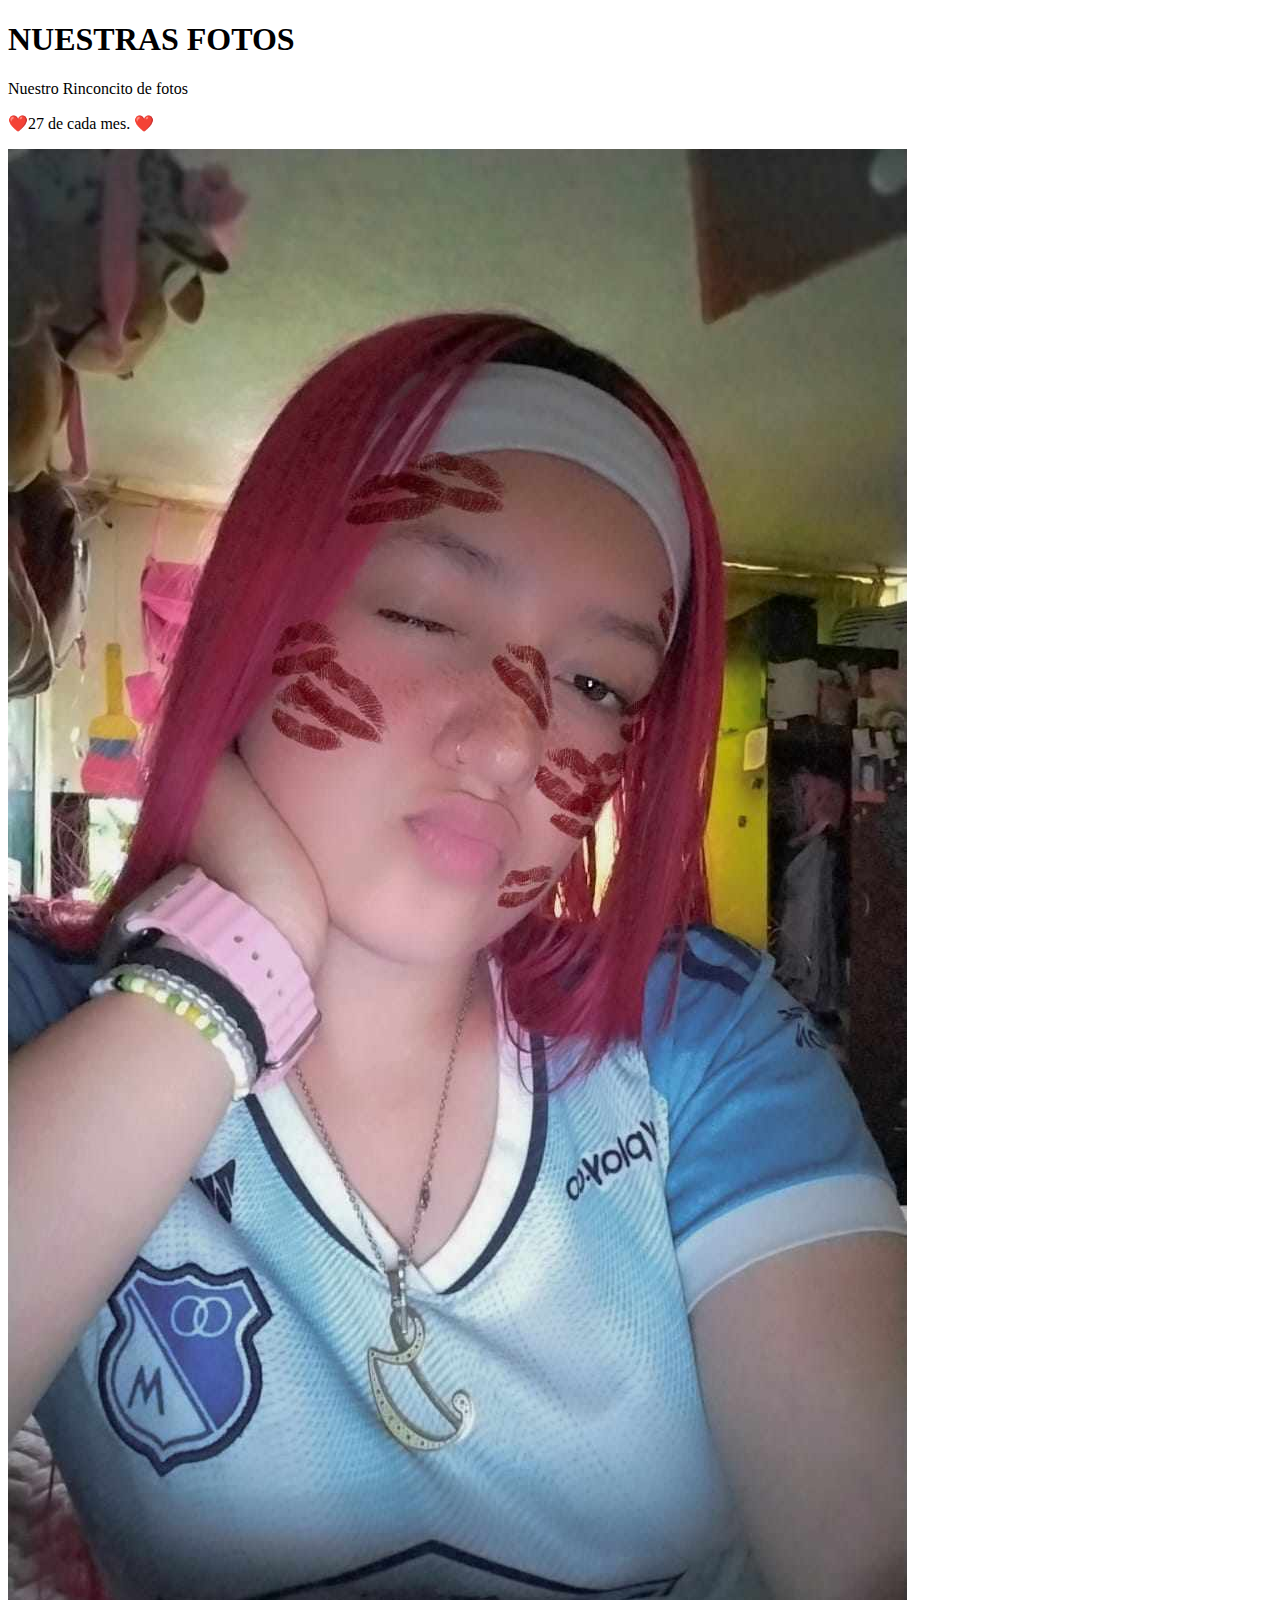
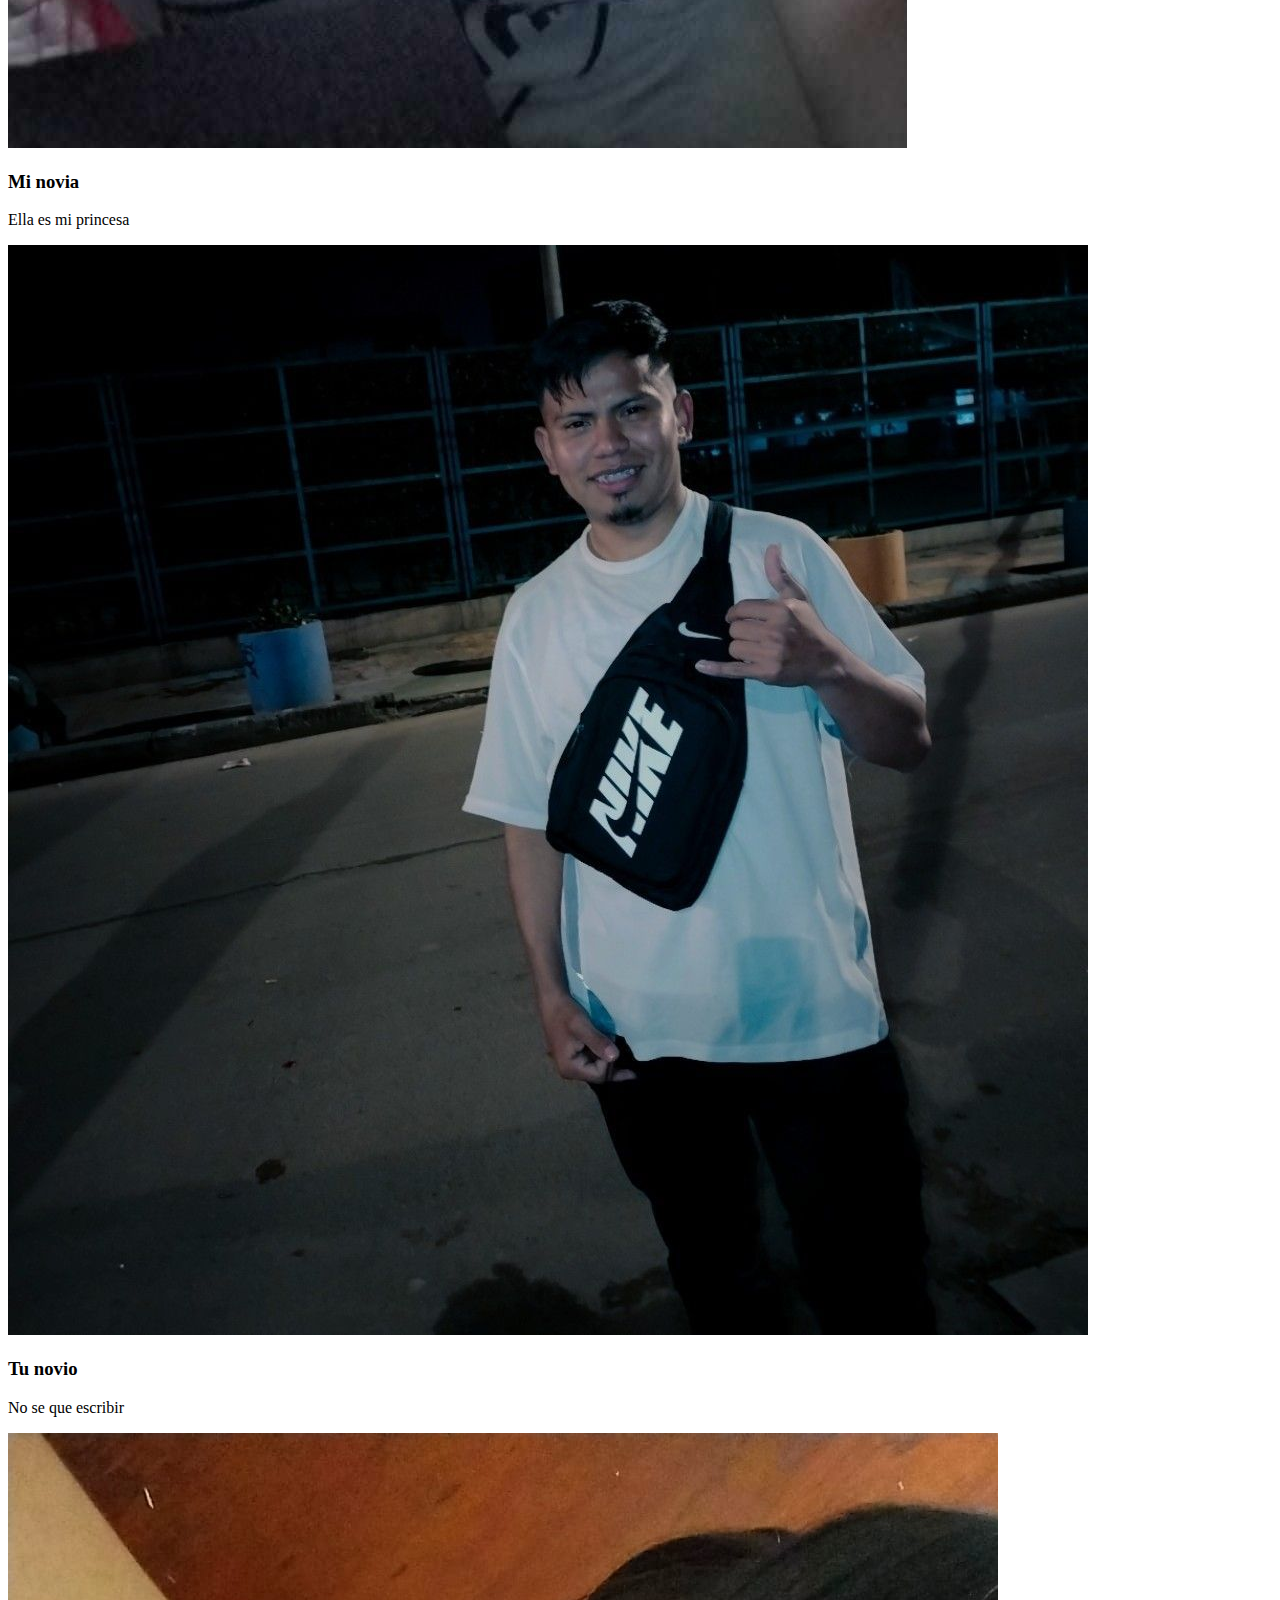
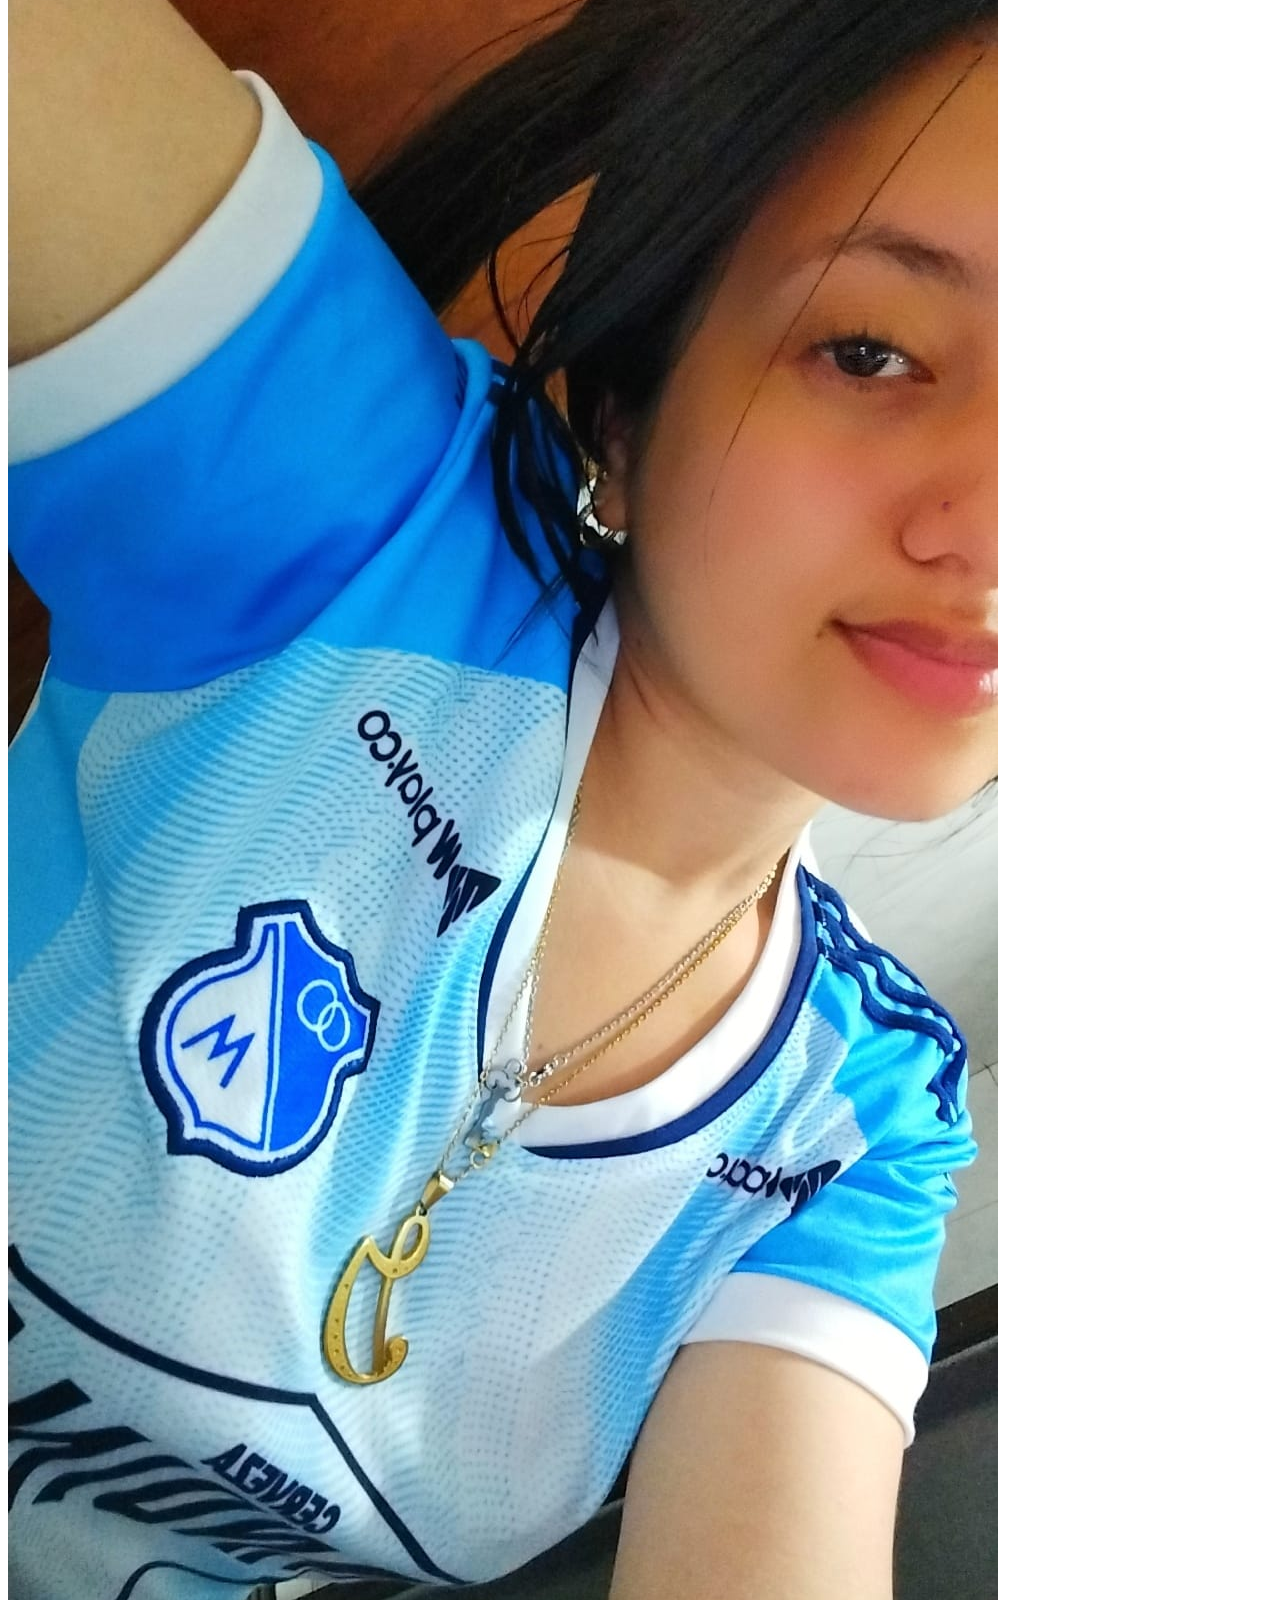
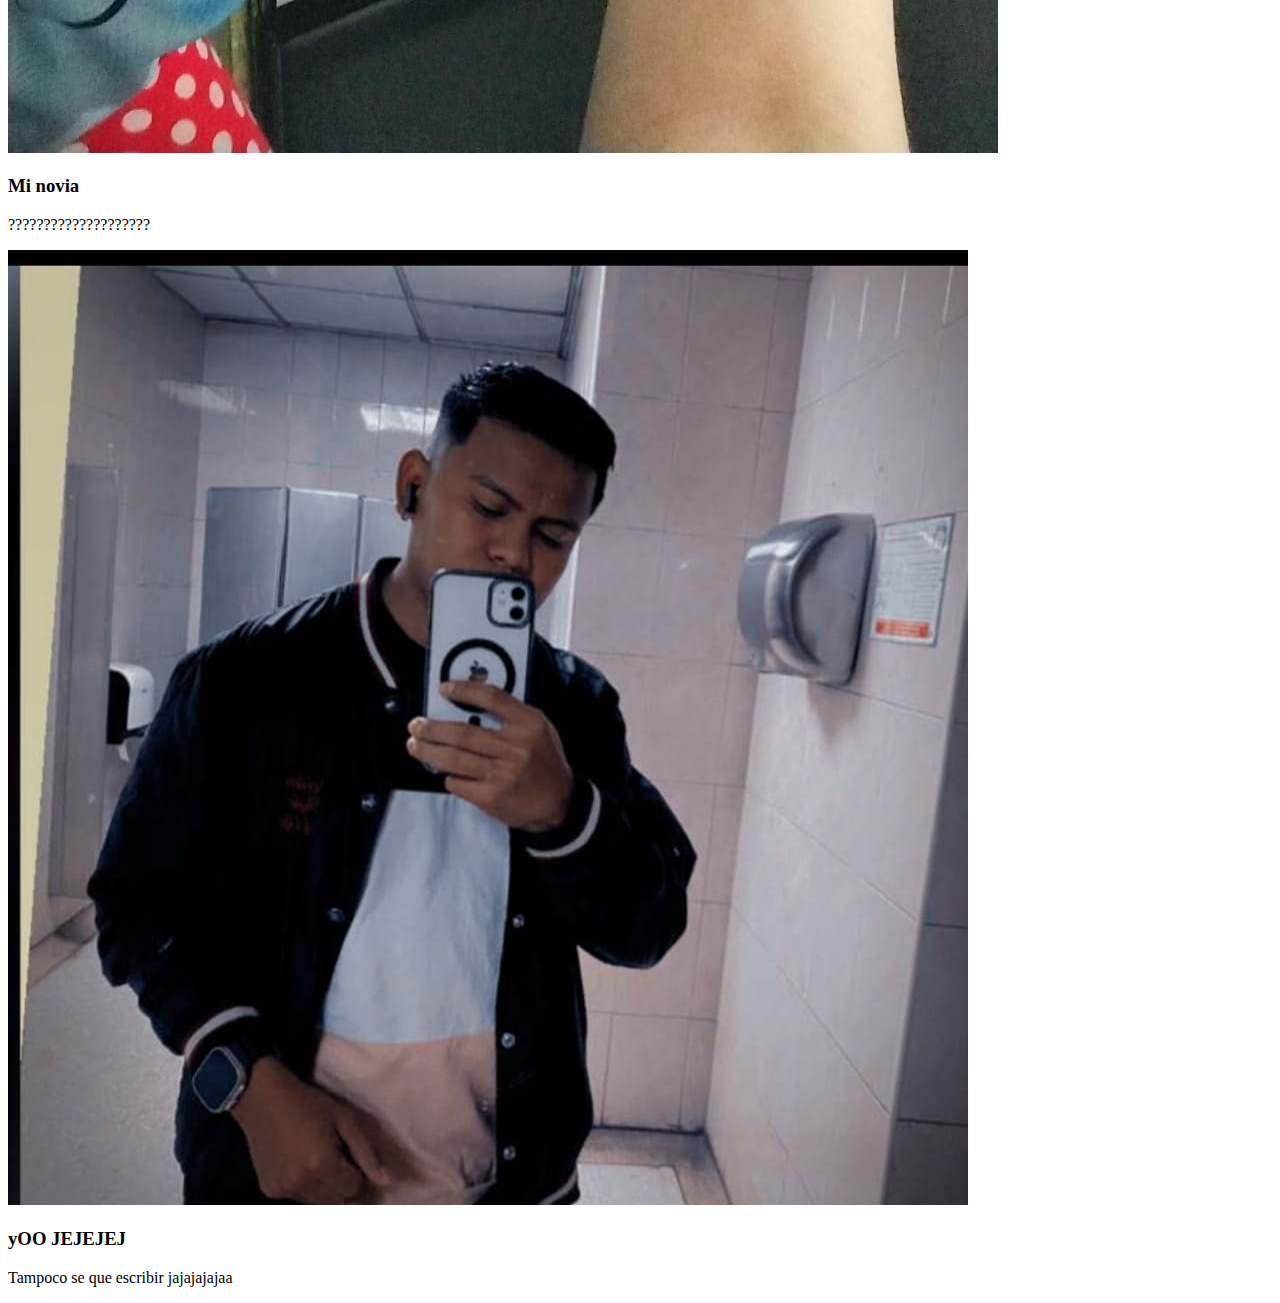
==== index.html @ f1ca958f "SE HACEN NUEVOS CAMBIOS" ====
<!DOCTYPE html>
<html lang="en">
<head>
    <meta charset="UTF-8">
    <meta name="viewport" content="width=device-width, initial-scale=1.0">
    <link rel="preconnect" href="https://fonts.googleapis.com">
    <link rel="preconnect" href="https://fonts.gstatic.com" crossorigin>
    <link href="https://fonts.googleapis.com/css2?family=Playwrite+DE+Grund:wght@100..400&display=swap" rel="stylesheet">
    <title>Mi propia web</title>
    <link rel="stylesheet" href="../RETO1CREATUWEB/css/estilos.css">
    
</head>
<body>
    <header>
        <h1>NUESTRAS FOTOS</h1>
        <p>Nuestro Rinconcito de fotos</p>
        <p>❤️27 de cada mes. ❤️</p>

    </header>
    <main>
        <section id="productos">
            <div class="producto">
                <img src="img/Darcy.jpg" alt="Mi novia">
                <h3>Mi novia</h3>
                <p>Ella es mi princesa </p>
            </div>
            <div class="producto">
                <img src="img/480254814_3587018034935901_5420744696179291049_n.jpg" alt="Yo">
                <h3>Tu novio</h3>
                <p>No se que escribir</p>
            </div>
            <div class="producto">
                <img src="img/457137461_4048640455402471_8154023569756865403_n.jpg" alt="Darcy">
                <h3>Mi novia</h3>
                <p>????????????????????</p>
            </div>
            <div class="producto">
                <img src="img/diego.jpg" alt="Esto es una fresa">
                <h3>yOO JEJEJEJ</h3>
                <p>Tampoco se que escribir jajajajajaa</p>
            </div>       
        </section>
    </main>
</body>
</html>
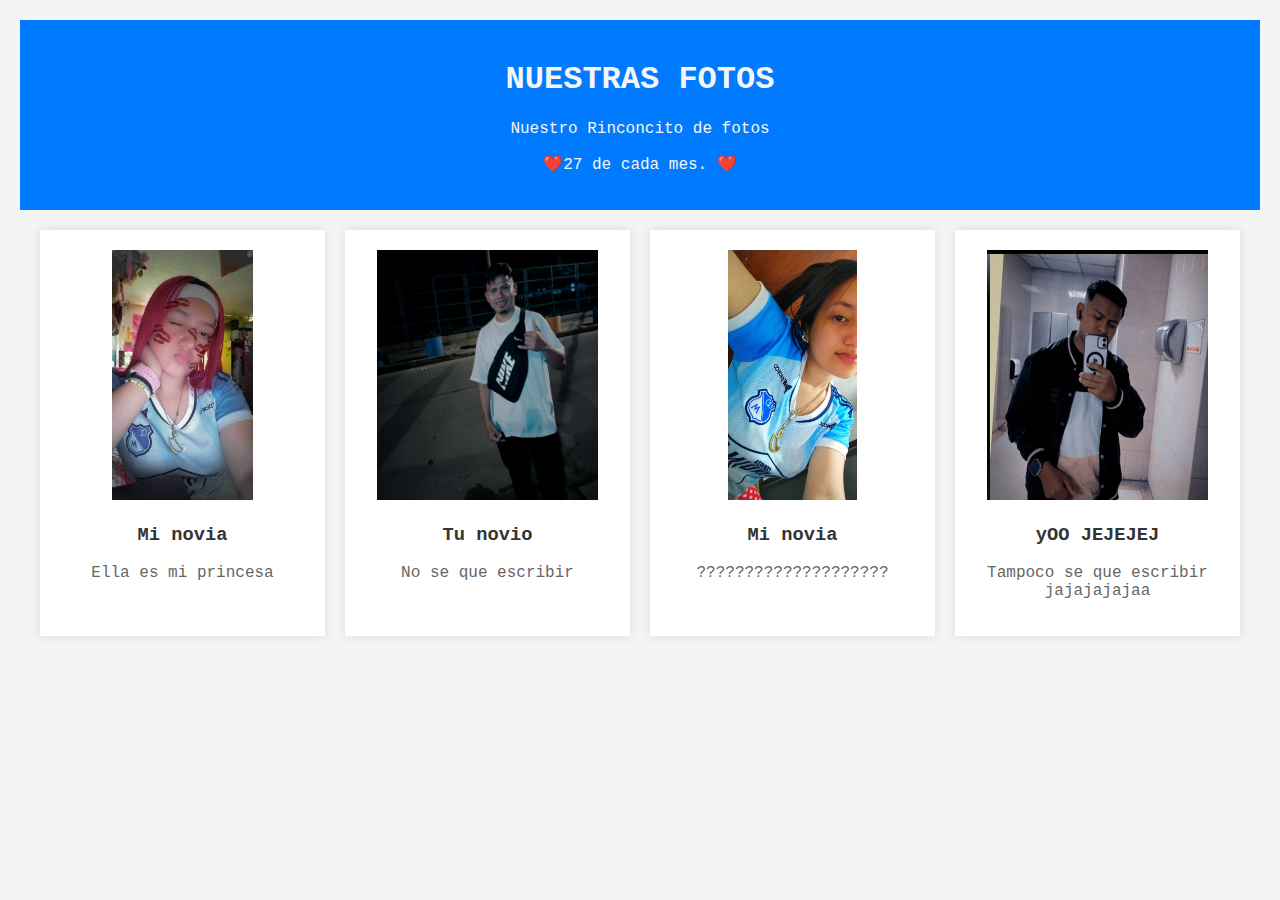
==== commit 0cf4c43f: "sdsad" ====
--- a/index.html
+++ b/index.html
@@ -7,7 +7,7 @@
     <link rel="preconnect" href="https://fonts.gstatic.com" crossorigin>
     <link href="https://fonts.googleapis.com/css2?family=Playwrite+DE+Grund:wght@100..400&display=swap" rel="stylesheet">
     <title>Mi propia web</title>
-    <link rel="stylesheet" href="../RETO1CREATUWEB/css/estilos.css">
+    <link rel="stylesheet" href="css/estilos.css">
     
 </head>
 <body>
--- a/css/estilos.css
+++ b/css/estilos.css
@@ -0,0 +1,48 @@
+body{
+    font-family: 'Courier New', Courier, monospace;
+    text-align: center;
+    background-color: #f4f4f4;
+    margin: 0;
+    padding: 20px;
+}
+
+header{
+    background-color: #007bff;
+    color: whitesmoke;
+    padding: 20px;
+}
+
+#productos{
+    display: grid;
+    grid-template-columns: repeat(auto-fit,minmax(200px, 1fr));
+    gap:20px;
+    padding:20px;
+
+}
+
+.producto{
+    background-color: white;
+    padding: 20px;
+    box-shadow: 0 0 10px rgba(0,0,0,0.1);
+
+}
+
+.producto img{
+    max-width: 90%;
+    height: 250px;
+}
+
+.producto h3{
+    color: #333;
+
+}
+
+.producto p{
+    color: #666;
+
+}
+
+.producto:hover{
+    transform: scale(1.05);
+    transition: transform 0.2s;
+}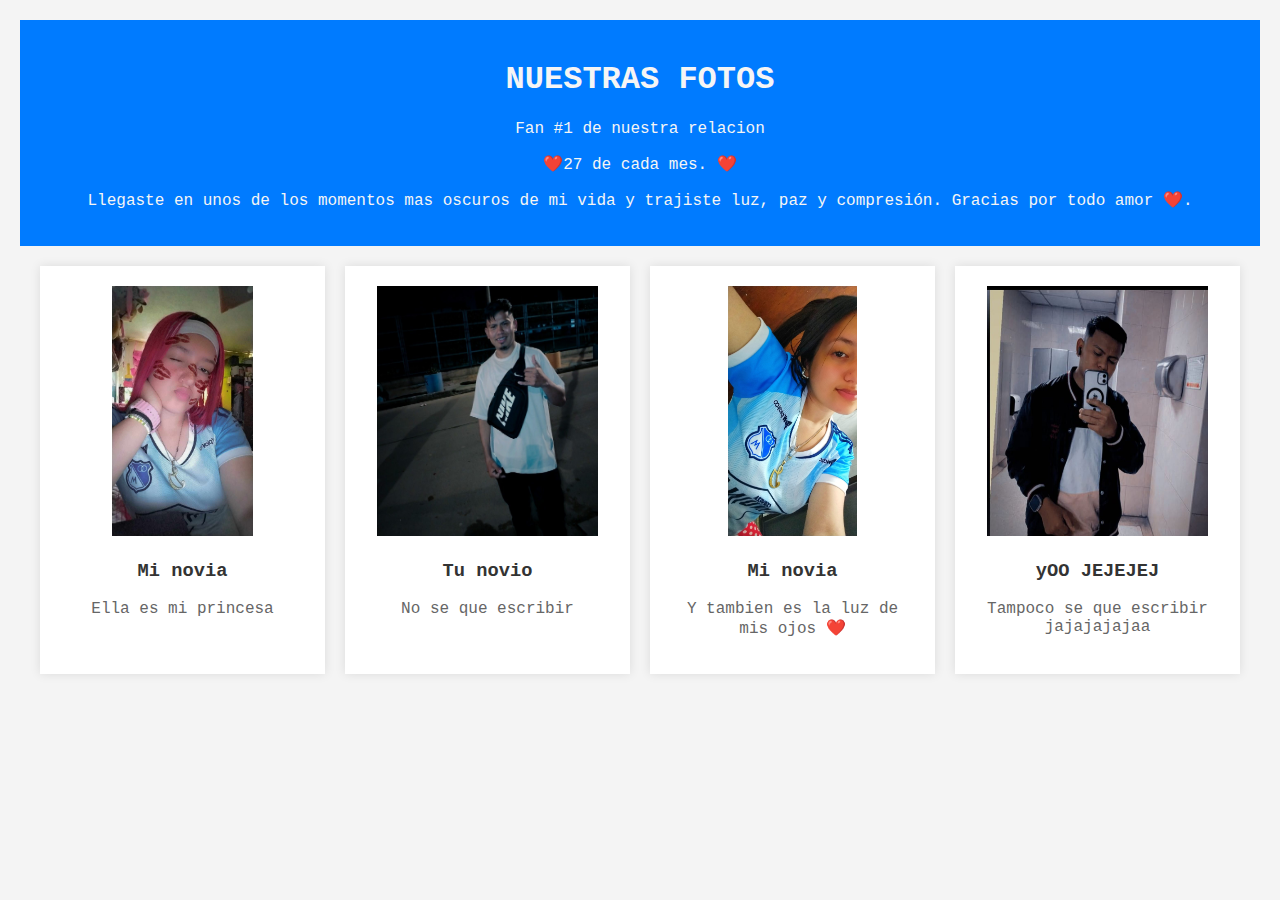
==== commit 33731807: "Se agrega un nuevo mensaje" ====
--- a/index.html
+++ b/index.html
@@ -3,18 +3,15 @@
 <head>
     <meta charset="UTF-8">
     <meta name="viewport" content="width=device-width, initial-scale=1.0">
-    <link rel="preconnect" href="https://fonts.googleapis.com">
-    <link rel="preconnect" href="https://fonts.gstatic.com" crossorigin>
-    <link href="https://fonts.googleapis.com/css2?family=Playwrite+DE+Grund:wght@100..400&display=swap" rel="stylesheet">
-    <title>Mi propia web</title>
-    <link rel="stylesheet" href="css/estilos.css">
-    
+    <title>Nuestra relacion</title>
+    <link rel="stylesheet" href="./css/estilos.css">
 </head>
 <body>
     <header>
         <h1>NUESTRAS FOTOS</h1>
-        <p>Nuestro Rinconcito de fotos</p>
+        <p>Fan #1 de nuestra relacion</p>
         <p>❤️27 de cada mes. ❤️</p>
+        <p>Llegaste en unos de los momentos mas oscuros de mi vida y trajiste luz, paz y compresión. Gracias por todo amor ❤️.</p>
 
     </header>
     <main>
@@ -32,7 +29,7 @@
             <div class="producto">
                 <img src="img/457137461_4048640455402471_8154023569756865403_n.jpg" alt="Darcy">
                 <h3>Mi novia</h3>
-                <p>????????????????????</p>
+                <p>Y tambien es la luz de mis ojos ❤️</p>
             </div>
             <div class="producto">
                 <img src="img/diego.jpg" alt="Esto es una fresa">
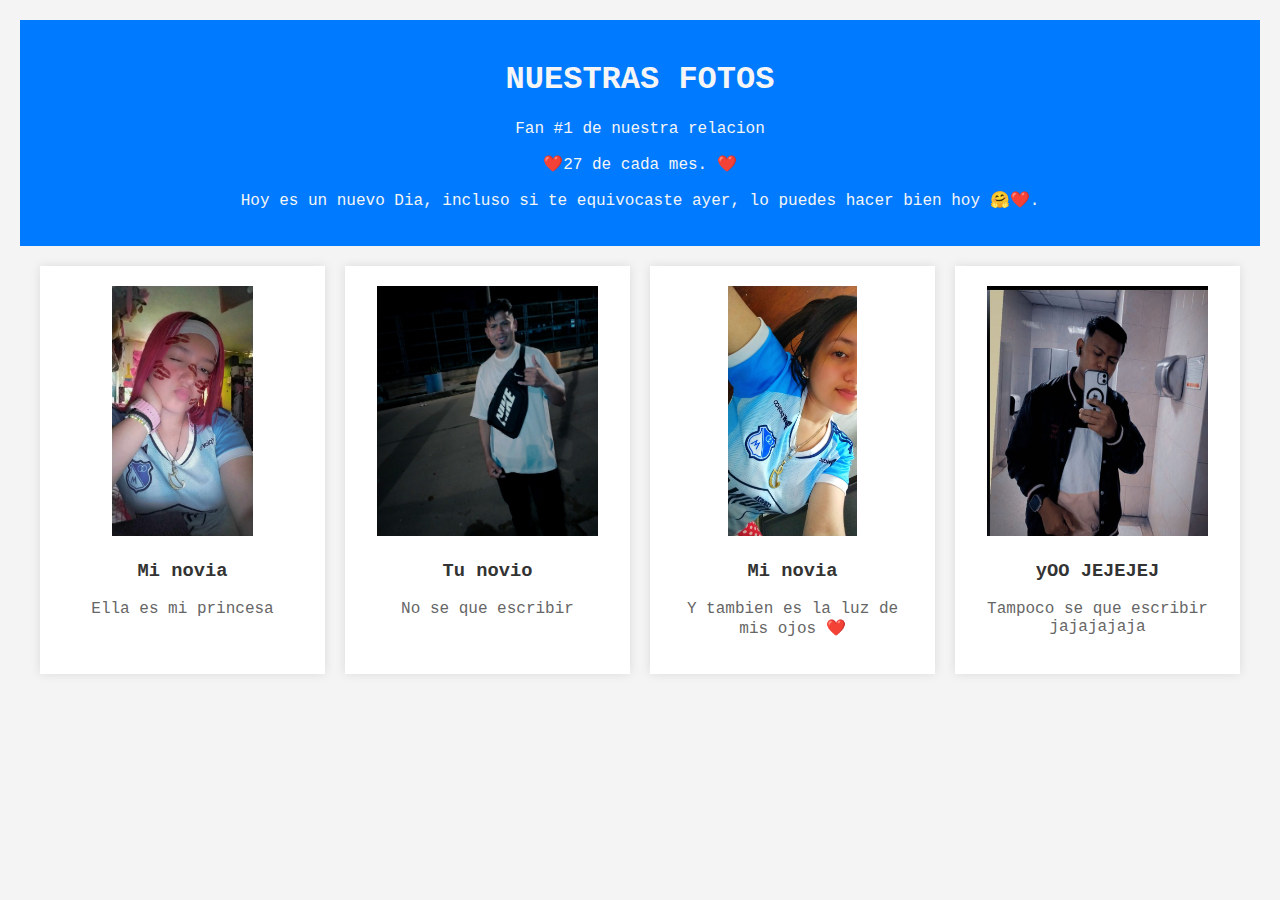
==== commit 0e91bf4f: "Se actualiza el mensaje" ====
--- a/index.html
+++ b/index.html
@@ -11,7 +11,7 @@
         <h1>NUESTRAS FOTOS</h1>
         <p>Fan #1 de nuestra relacion</p>
         <p>❤️27 de cada mes. ❤️</p>
-        <p>Llegaste en unos de los momentos mas oscuros de mi vida y trajiste luz, paz y compresión. Gracias por todo amor ❤️.</p>
+        <p>Hoy es un nuevo Dia, incluso si te equivocaste ayer, lo puedes hacer bien hoy 🤗❤️.</p>
 
     </header>
     <main>
@@ -34,7 +34,7 @@
             <div class="producto">
                 <img src="img/diego.jpg" alt="Esto es una fresa">
                 <h3>yOO JEJEJEJ</h3>
-                <p>Tampoco se que escribir jajajajajaa</p>
+                <p>Tampoco se que escribir jajajajaja</p>
             </div>       
         </section>
     </main>
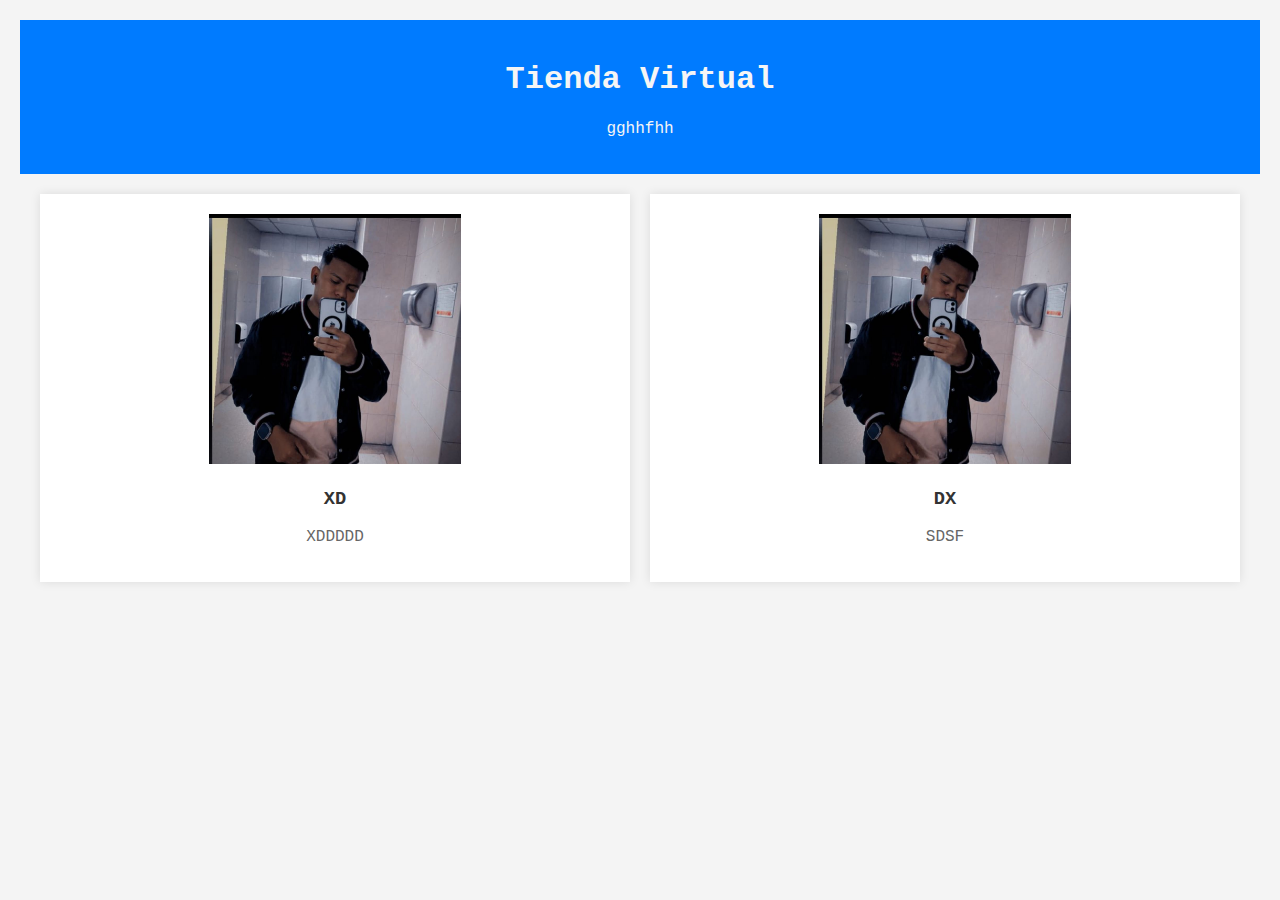
==== commit 274582b3: "Se borro esta mierda" ====
--- a/index.html
+++ b/index.html
@@ -3,39 +3,27 @@
 <head>
     <meta charset="UTF-8">
     <meta name="viewport" content="width=device-width, initial-scale=1.0">
-    <title>Nuestra relacion</title>
+    <title>Productos</title>
     <link rel="stylesheet" href="./css/estilos.css">
 </head>
 <body>
     <header>
-        <h1>NUESTRAS FOTOS</h1>
-        <p>Fan #1 de nuestra relacion</p>
-        <p>❤️27 de cada mes. ❤️</p>
-        <p>Hoy es un nuevo Dia, incluso si te equivocaste ayer, lo puedes hacer bien hoy 🤗❤️.</p>
+        <h1>Tienda Virtual</h1>
+        <p>gghhfhh</p>
 
     </header>
     <main>
         <section id="productos">
             <div class="producto">
-                <img src="img/Darcy.jpg" alt="Mi novia">
-                <h3>Mi novia</h3>
-                <p>Ella es mi princesa </p>
+                <img src="img/diego.jpg" alt="Mi novia">
+                <h3>XD</h3>
+                <p>XDDDDD </p>
             </div>
             <div class="producto">
-                <img src="img/480254814_3587018034935901_5420744696179291049_n.jpg" alt="Yo">
-                <h3>Tu novio</h3>
-                <p>No se que escribir</p>
-            </div>
-            <div class="producto">
-                <img src="img/457137461_4048640455402471_8154023569756865403_n.jpg" alt="Darcy">
-                <h3>Mi novia</h3>
-                <p>Y tambien es la luz de mis ojos ❤️</p>
-            </div>
-            <div class="producto">
-                <img src="img/diego.jpg" alt="Esto es una fresa">
-                <h3>yOO JEJEJEJ</h3>
-                <p>Tampoco se que escribir jajajajaja</p>
-            </div>       
+                <img src="img/diego.jpg" alt="Yo">
+                <h3>DX</h3>
+                <p>SDSF</p>
+            </div>     
         </section>
     </main>
 </body>
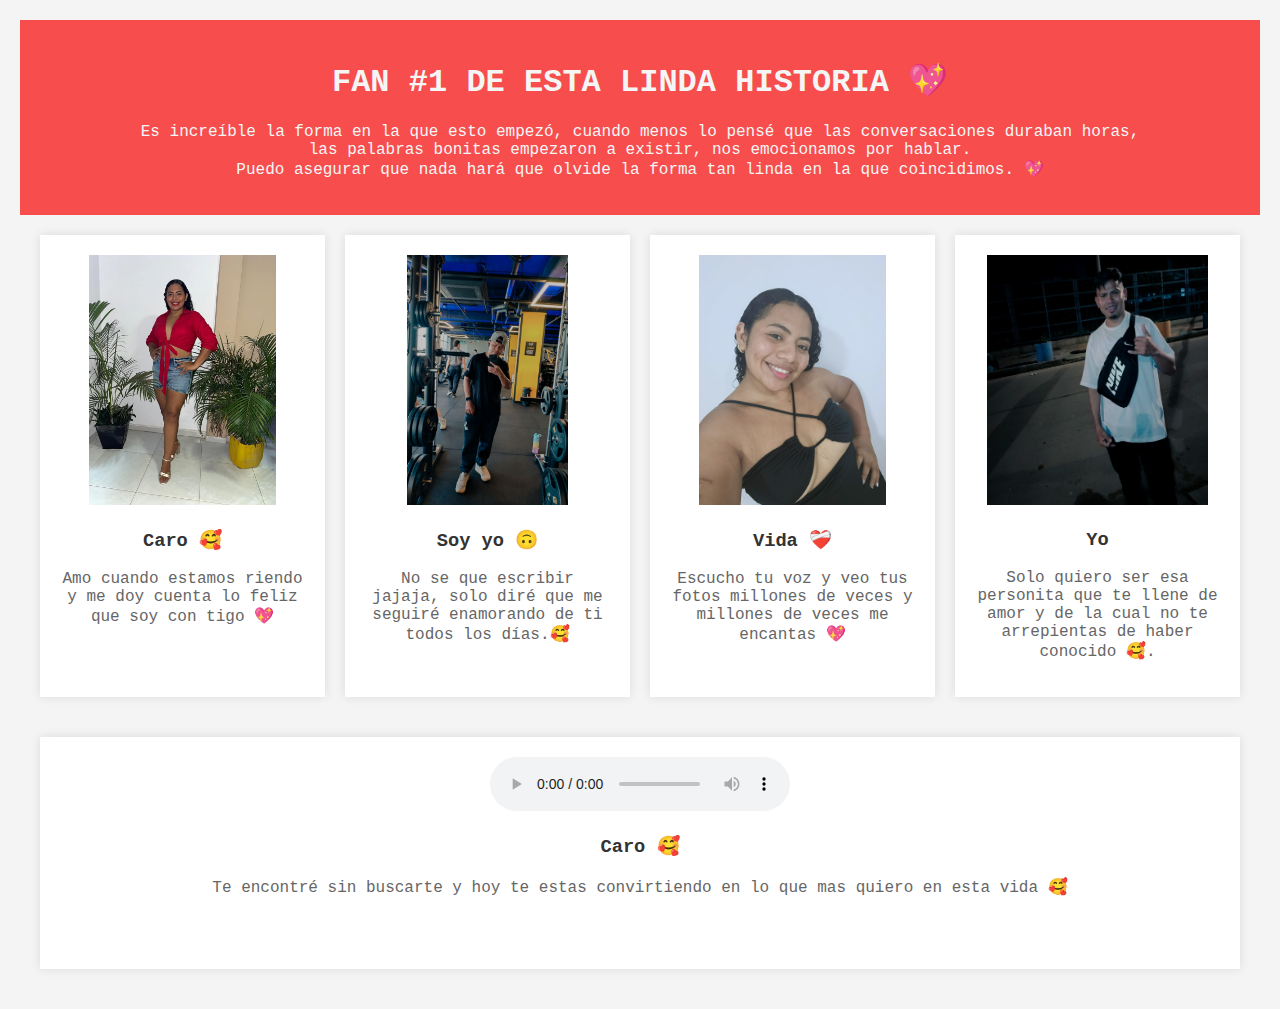
==== commit 984f6214: "Confirmar cambios" ====
--- a/index.html
+++ b/index.html
@@ -3,28 +3,76 @@
 <head>
     <meta charset="UTF-8">
     <meta name="viewport" content="width=device-width, initial-scale=1.0">
-    <title>Productos</title>
+    <title>Vida mia 🥰</title>
     <link rel="stylesheet" href="./css/estilos.css">
 </head>
 <body>
     <header>
-        <h1>Tienda Virtual</h1>
-        <p>gghhfhh</p>
+        <h1>FAN #1 DE ESTA LINDA HISTORIA 💖</h1>
+        <p>Es increíble la forma en la que esto empezó, cuando menos lo pensé que las conversaciones duraban horas,<br> las palabras bonitas empezaron a existir, nos emocionamos por hablar. <br>Puedo asegurar que nada hará que olvide la forma tan linda en la que coincidimos. 💖</p>
 
     </header>
     <main>
         <section id="productos">
             <div class="producto">
-                <img src="img/diego.jpg" alt="Mi novia">
-                <h3>XD</h3>
-                <p>XDDDDD </p>
+                <img src="img/caro.jpg" alt="Mi novia">
+                <h3>Caro 🥰</h3>
+                <p>Amo cuando estamos riendo y me doy cuenta lo feliz que soy con tigo 💖</p>
+            </div>
+                <div class="producto">
+                <img src="img/diegoo11.jpg" alt="Yo">
+                <h3>Soy yo 🙃</h3>
+                <p>No se que escribir jajaja, solo diré que me seguiré enamorando de ti todos los días.🥰</p>
             </div>
             <div class="producto">
-                <img src="img/diego.jpg" alt="Yo">
-                <h3>DX</h3>
-                <p>SDSF</p>
-            </div>     
-        </section>
+                <img src="img/caroo1.jpg" alt="Yo">
+                <h3>Vida ❤️‍🩹</h3>
+                <p>Escucho tu voz y veo tus fotos millones de veces y millones de veces me encantas 💖</p>
+            </div>
+            <div class="producto">
+                <img src="img/480254814_3587018034935901_5420744696179291049_n.jpg" alt="Yo">
+                <h3>Yo</h3>
+                <p>Solo quiero ser esa personita que te llene de amor y de la cual no te arrepientas de haber conocido 🥰.</p>
+            </div> 
+           
+        </section>    
+        <section id="productos">
+            <div class="producto">
+                <audio src="VID/Audio de WhatsApp 2025-03-03 a las 09.00.06_a98b9219.mp3" controls autoplay loop></audio>
+                <h3>Caro 🥰</h3>
+                <p>Te encontré sin buscarte y hoy te estas convirtiendo en lo que mas quiero en esta vida 🥰</p>
+                <br>
+                <br>
+            </div>
+                 
+        </section>    
     </main>
+    
 </body>
+
+<script>
+    function createFlower() {
+        const flower = document.createElement("div");
+        flower.classList.add("flower");
+        document.body.appendChild(flower);
+
+        const startX = Math.random() * window.innerWidth;
+        flower.style.left = `${startX}px`;
+        flower.style.top = `0px`;
+
+        const animationDuration = Math.random() * 3 + 2;
+        flower.style.transition = `transform ${animationDuration}s linear, opacity ${animationDuration}s ease-out`;
+
+        setTimeout(() => {
+            flower.style.transform = `translateY(${window.innerHeight}px) rotate(${Math.random() * 360}deg)`;
+            flower.style.opacity = "0";
+        }, 100);
+
+        setTimeout(() => {
+            flower.remove();
+        }, animationDuration * 1000);
+    }
+
+    setInterval(createFlower, 300);
+</script>
 </html>--- a/css/estilos.css
+++ b/css/estilos.css
@@ -4,10 +4,20 @@
     background-color: #f4f4f4;
     margin: 0;
     padding: 20px;
+    overflow: hidden;
+}
+
+.flower {
+    position: absolute;
+    width: 20px;
+    height: 20px;
+    background-image: url('https://cdn-icons-png.flaticon.com/128/2917/2917999.png');
+    background-size: cover;
+    opacity: 0.8;
 }
 
 header{
-    background-color: #007bff;
+    background-color: #f80e0eb9;
     color: whitesmoke;
     padding: 20px;
 }
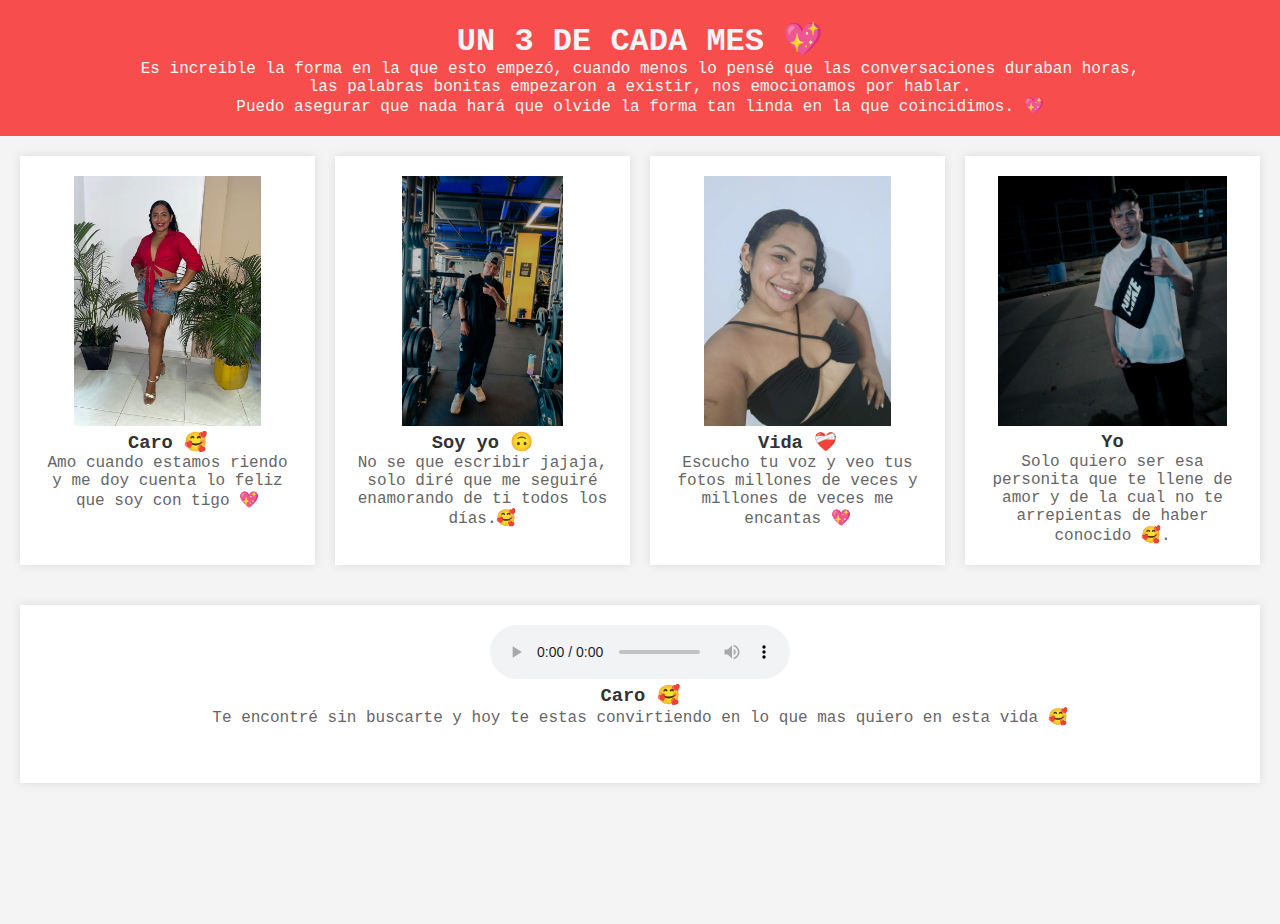
==== commit 02ece1d9: "Mas cambios" ====
--- a/index.html
+++ b/index.html
@@ -5,12 +5,28 @@
     <meta name="viewport" content="width=device-width, initial-scale=1.0">
     <title>Vida mia 🥰</title>
     <link rel="stylesheet" href="./css/estilos.css">
+
+    <style>
+        @media (max-width: 768px) {
+                .item {
+                    width: 45%; /* Dos columnas en pantallas medianas */
+                }
+            }
+        
+            @media (max-width: 480px) {
+                .item {
+                    width: 100%; /* Una columna en pantallas pequeñas */
+                }
+            }
+        </style>
+
+    
 </head>
 <body>
     <header>
-        <h1>FAN #1 DE ESTA LINDA HISTORIA 💖</h1>
+        <h1>UN 3 DE CADA MES 💖</h1>
         <p>Es increíble la forma en la que esto empezó, cuando menos lo pensé que las conversaciones duraban horas,<br> las palabras bonitas empezaron a existir, nos emocionamos por hablar. <br>Puedo asegurar que nada hará que olvide la forma tan linda en la que coincidimos. 💖</p>
-
+        
     </header>
     <main>
         <section id="productos">
@@ -75,4 +91,7 @@
 
     setInterval(createFlower, 300);
 </script>
+
+
+
 </html>--- a/css/estilos.css
+++ b/css/estilos.css
@@ -1,11 +1,9 @@
-body{
-    font-family: 'Courier New', Courier, monospace;
-    text-align: center;
-    background-color: #f4f4f4;
+* {
+    padding: 0;
     margin: 0;
-    padding: 20px;
-    overflow: hidden;
-}
+    box-sizing: border-box;
+  }
+
 
 .flower {
     position: absolute;
@@ -14,6 +12,15 @@
     background-image: url('https://cdn-icons-png.flaticon.com/128/2917/2917999.png');
     background-size: cover;
     opacity: 0.8;
+}
+
+
+
+body{
+    font-family: 'Courier New', Courier, monospace;
+    text-align: center;
+    background-color: #f4f4f4;
+    overflow: hidden;
 }
 
 header{
